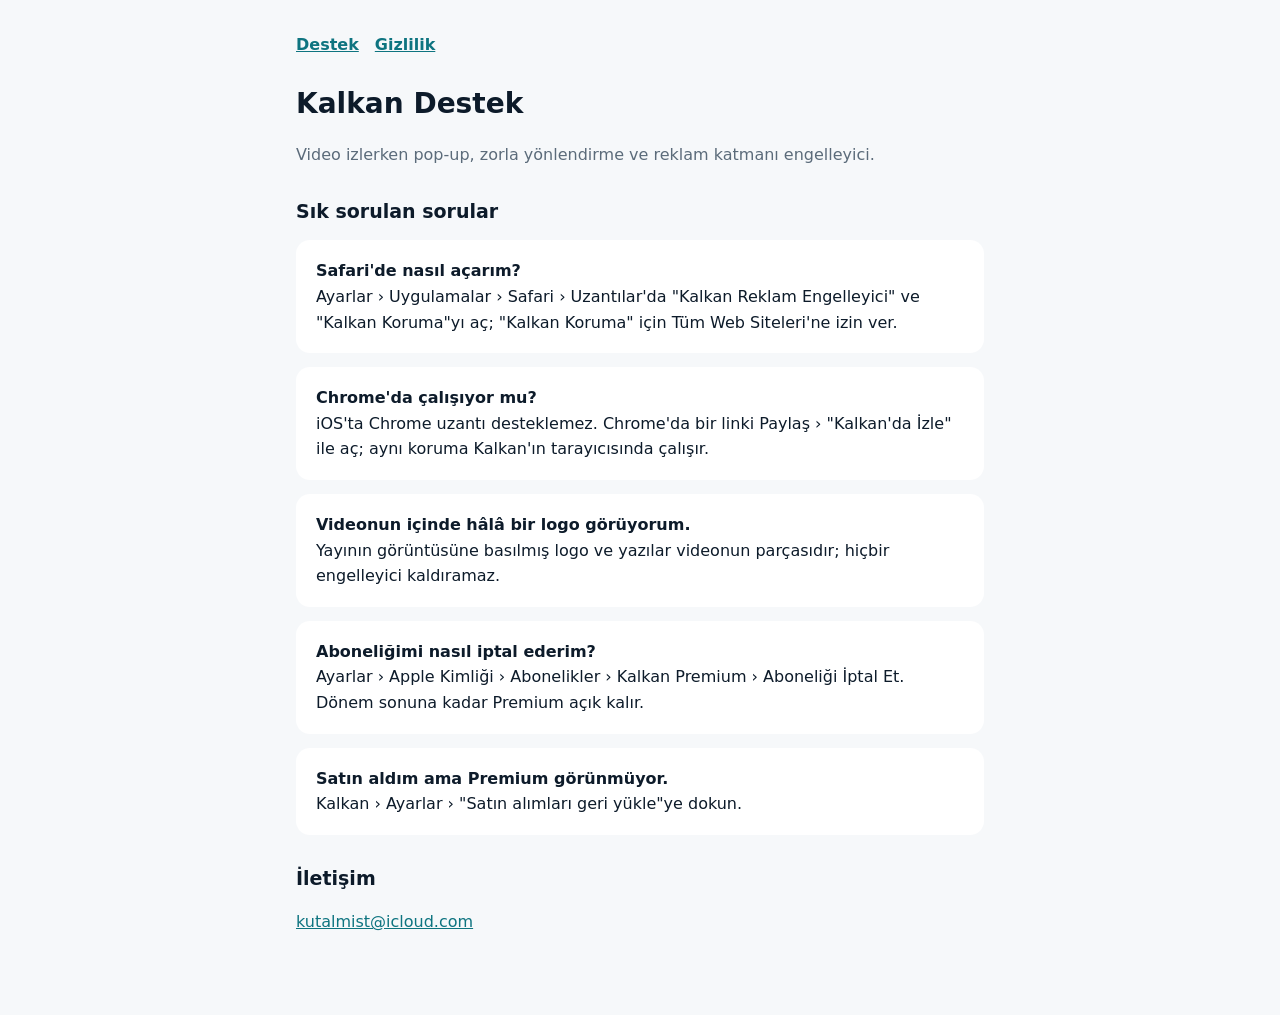
==== index.html @ 37ab5569 "Kalkan destek ve gizlilik sayfaları Co-Authored-By: Claude Opus 5.5 <noreply@anthropic.com>" ====
<!doctype html><html lang="tr"><head><meta charset="utf-8"><meta name="viewport" content="width=device-width,initial-scale=1">
<title>Kalkan · Destek</title><link rel="stylesheet" href="style.css"></head><body><main>
<nav><a href="index.html">Destek</a><a href="privacy.html">Gizlilik</a></nav>
<h1>Kalkan Destek</h1><p class="muted">Video izlerken pop-up, zorla yönlendirme ve reklam katmanı engelleyici.</p>
<h2>Sık sorulan sorular</h2>
<div class="card"><strong>Safari'de nasıl açarım?</strong><br>Ayarlar › Uygulamalar › Safari › Uzantılar'da "Kalkan Reklam Engelleyici" ve "Kalkan Koruma"yı aç; "Kalkan Koruma" için Tüm Web Siteleri'ne izin ver.</div>
<div class="card"><strong>Chrome'da çalışıyor mu?</strong><br>iOS'ta Chrome uzantı desteklemez. Chrome'da bir linki Paylaş › "Kalkan'da İzle" ile aç; aynı koruma Kalkan'ın tarayıcısında çalışır.</div>
<div class="card"><strong>Videonun içinde hâlâ bir logo görüyorum.</strong><br>Yayının görüntüsüne basılmış logo ve yazılar videonun parçasıdır; hiçbir engelleyici kaldıramaz.</div>
<div class="card"><strong>Aboneliğimi nasıl iptal ederim?</strong><br>Ayarlar › Apple Kimliği › Abonelikler › Kalkan Premium › Aboneliği İptal Et. Dönem sonuna kadar Premium açık kalır.</div>
<div class="card"><strong>Satın aldım ama Premium görünmüyor.</strong><br>Kalkan › Ayarlar › "Satın alımları geri yükle"ye dokun.</div>
<h2>İletişim</h2><p><a href="mailto:kutalmist@icloud.com">kutalmist@icloud.com</a></p>
</main></body></html>
---- style.css ----
:root{--bg:#f6f8fa;--card:#fff;--ink:#0d1b2a;--muted:#5b6b7a;--accent:#0e7480}
@media (prefers-color-scheme:dark){:root{--bg:#0a1c33;--card:#10263f;--ink:#eef3f7;--muted:#9fb0bf;--accent:#33cccc}}
*{box-sizing:border-box}body{margin:0;background:var(--bg);color:var(--ink);font:16px/1.6 -apple-system,system-ui,sans-serif}
main{max-width:720px;margin:0 auto;padding:32px 16px 64px}h1{font-size:28px;margin:0 0 4px}h2{font-size:19px;margin:28px 0 8px}
.muted{color:var(--muted)}.card{background:var(--card);border-radius:14px;padding:18px 20px;margin:14px 0}a{color:var(--accent)}
nav{display:flex;gap:16px;margin-bottom:24px;font-weight:600}
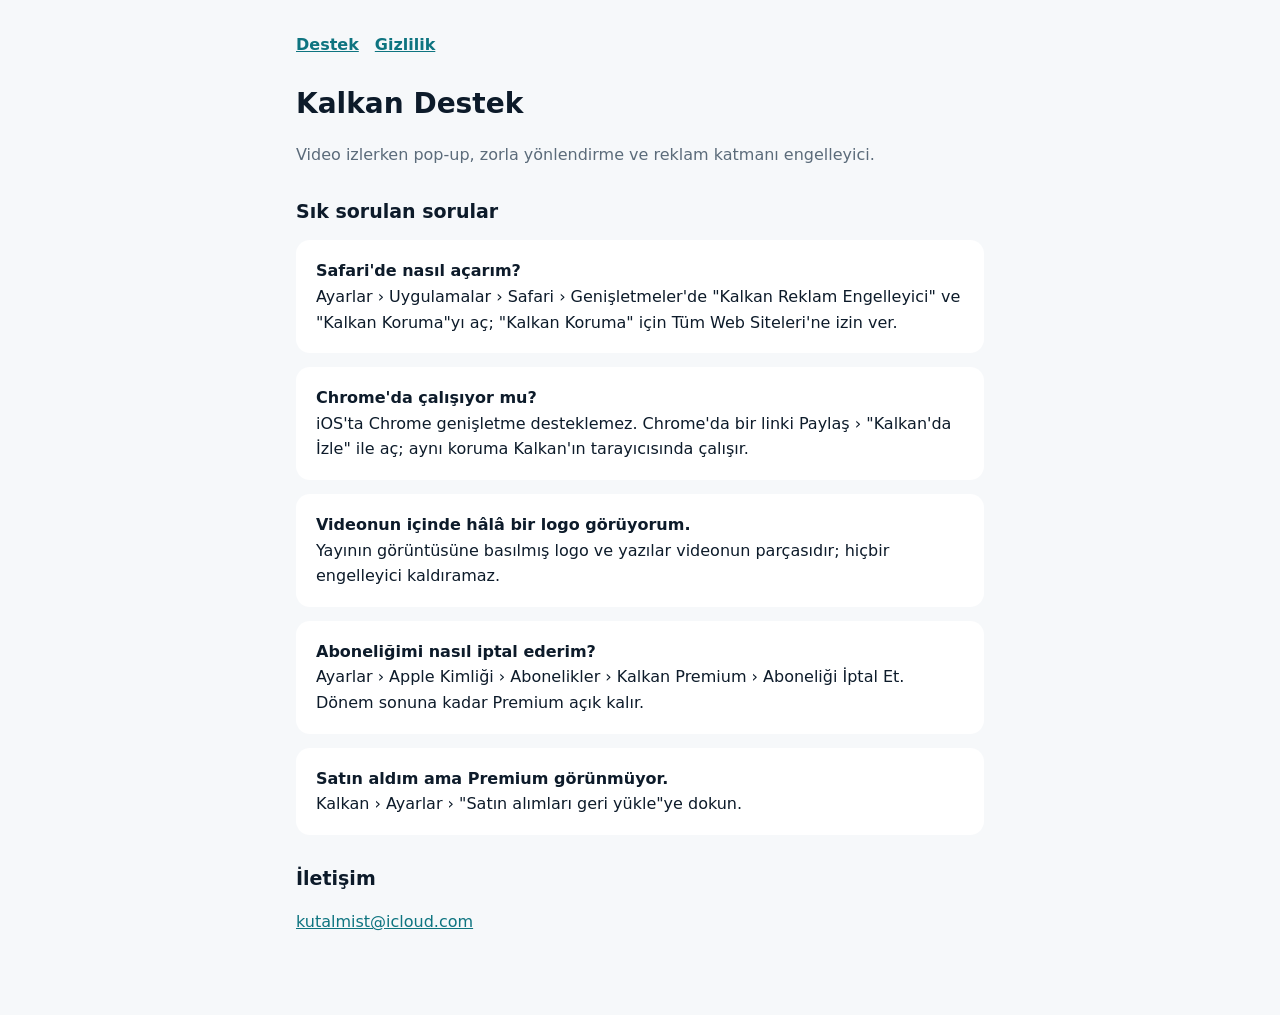
==== commit aa53f6c3: "Safari menü adı: Uzantılar yerine Genişletmeler Co-Authored-By: Claude Opus 5.5 <noreply@anthropic.c" ====
--- a/index.html
+++ b/index.html
@@ -3,8 +3,8 @@
 <nav><a href="index.html">Destek</a><a href="privacy.html">Gizlilik</a></nav>
 <h1>Kalkan Destek</h1><p class="muted">Video izlerken pop-up, zorla yönlendirme ve reklam katmanı engelleyici.</p>
 <h2>Sık sorulan sorular</h2>
-<div class="card"><strong>Safari'de nasıl açarım?</strong><br>Ayarlar › Uygulamalar › Safari › Uzantılar'da "Kalkan Reklam Engelleyici" ve "Kalkan Koruma"yı aç; "Kalkan Koruma" için Tüm Web Siteleri'ne izin ver.</div>
-<div class="card"><strong>Chrome'da çalışıyor mu?</strong><br>iOS'ta Chrome uzantı desteklemez. Chrome'da bir linki Paylaş › "Kalkan'da İzle" ile aç; aynı koruma Kalkan'ın tarayıcısında çalışır.</div>
+<div class="card"><strong>Safari'de nasıl açarım?</strong><br>Ayarlar › Uygulamalar › Safari › Genişletmeler'de "Kalkan Reklam Engelleyici" ve "Kalkan Koruma"yı aç; "Kalkan Koruma" için Tüm Web Siteleri'ne izin ver.</div>
+<div class="card"><strong>Chrome'da çalışıyor mu?</strong><br>iOS'ta Chrome genişletme desteklemez. Chrome'da bir linki Paylaş › "Kalkan'da İzle" ile aç; aynı koruma Kalkan'ın tarayıcısında çalışır.</div>
 <div class="card"><strong>Videonun içinde hâlâ bir logo görüyorum.</strong><br>Yayının görüntüsüne basılmış logo ve yazılar videonun parçasıdır; hiçbir engelleyici kaldıramaz.</div>
 <div class="card"><strong>Aboneliğimi nasıl iptal ederim?</strong><br>Ayarlar › Apple Kimliği › Abonelikler › Kalkan Premium › Aboneliği İptal Et. Dönem sonuna kadar Premium açık kalır.</div>
 <div class="card"><strong>Satın aldım ama Premium görünmüyor.</strong><br>Kalkan › Ayarlar › "Satın alımları geri yükle"ye dokun.</div>
